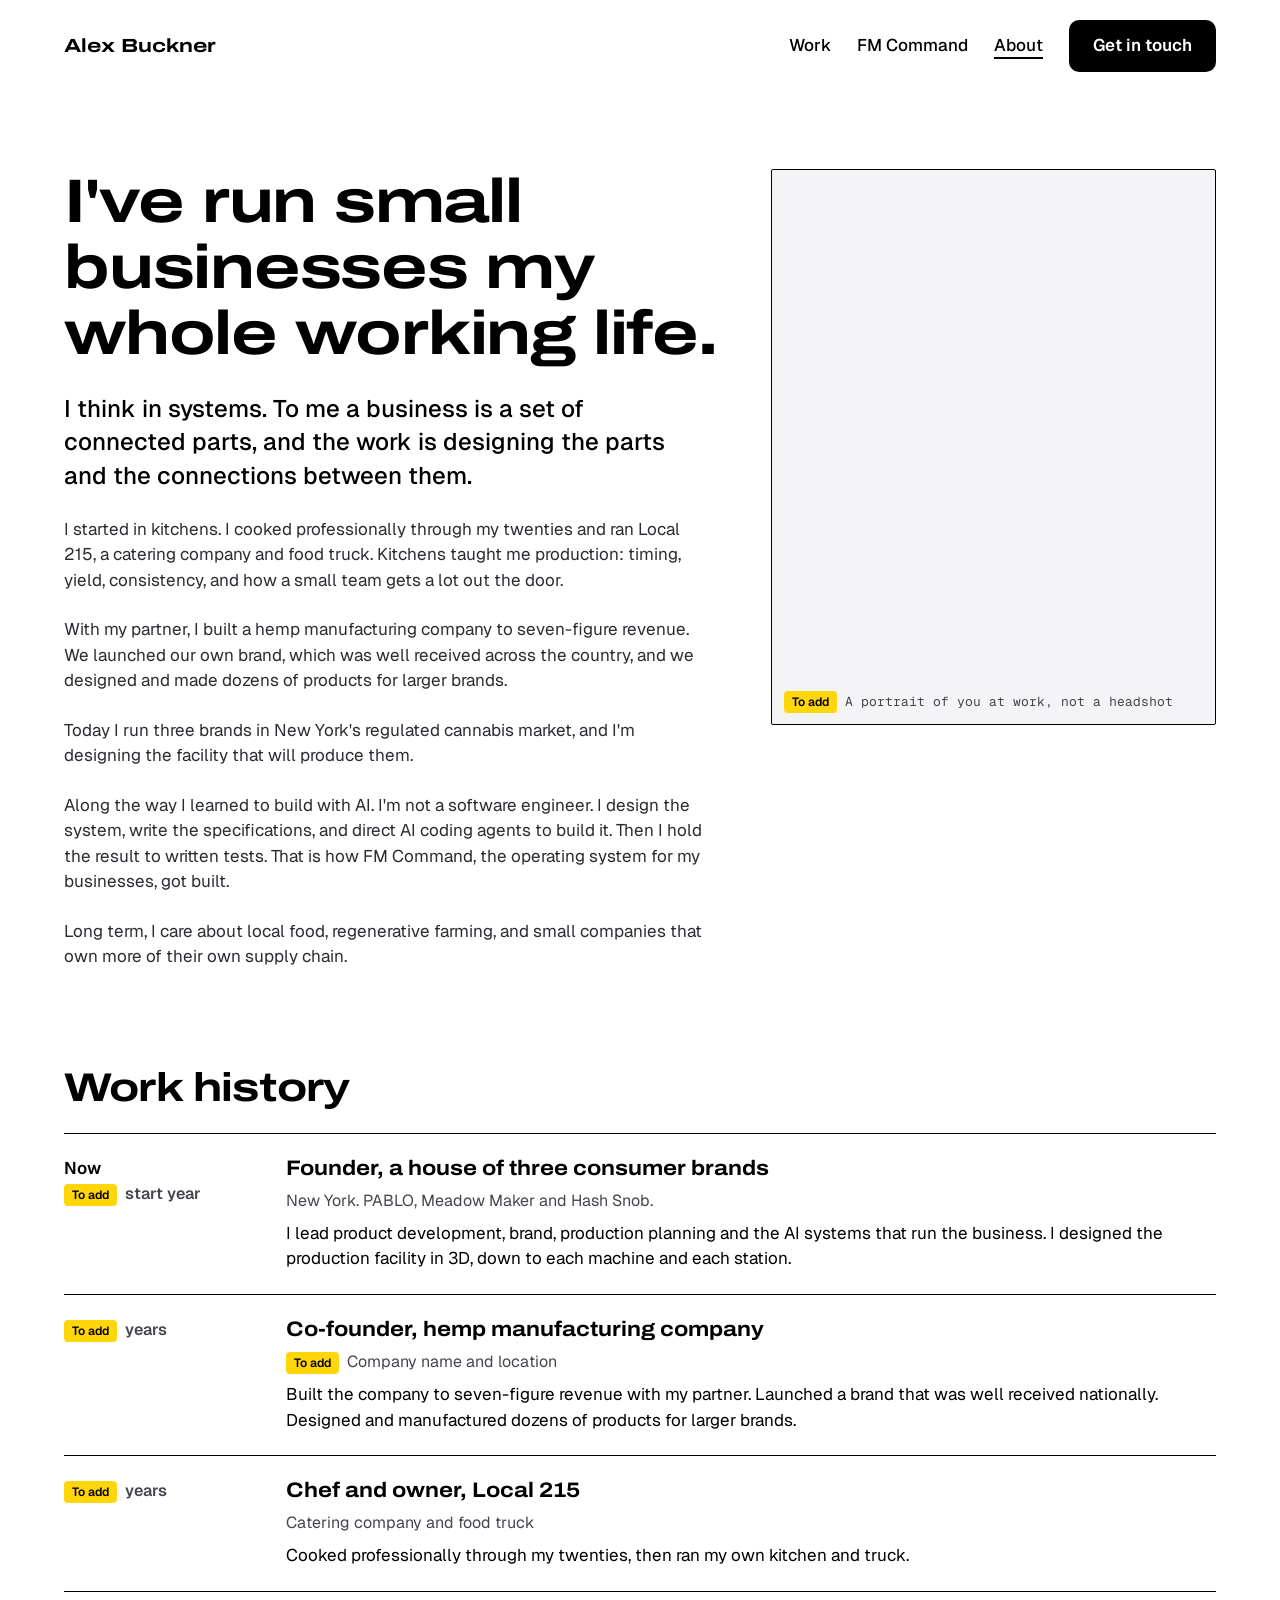
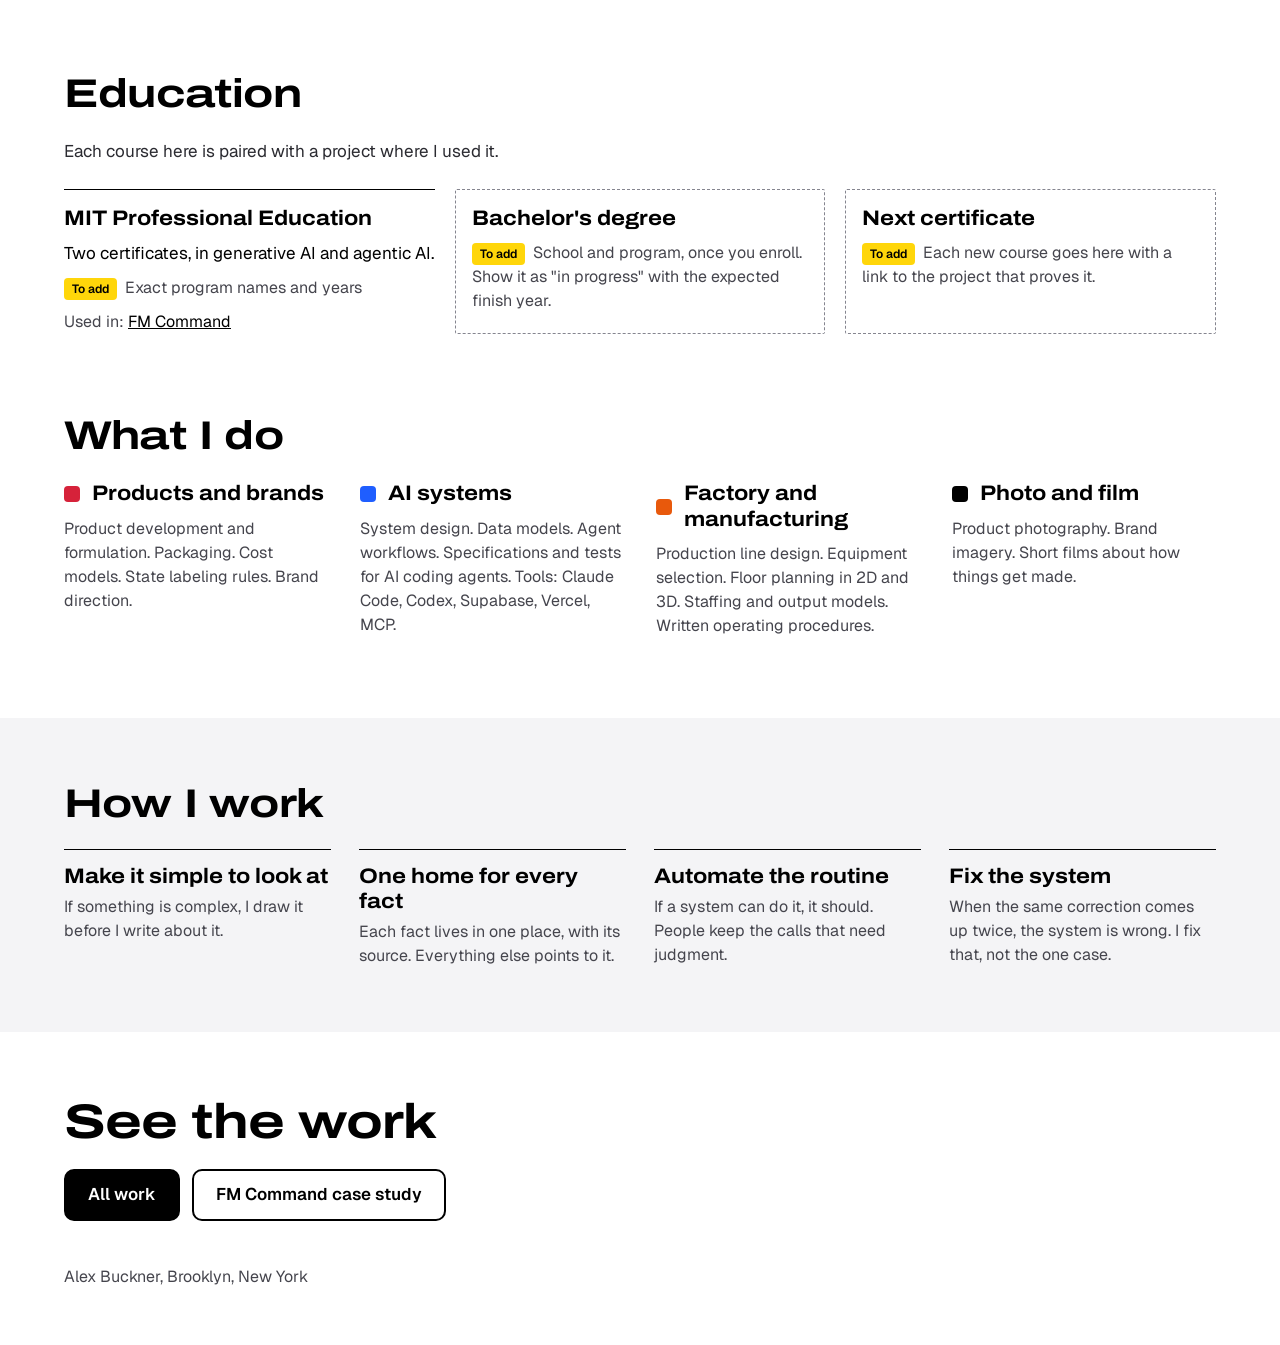
==== about.html @ 39547875 "Start the site from the design canvas: Home, About, FM Command case study, design and collaboration " ====
<!doctype html>
<html lang="en">
<head>
<meta charset="utf-8">
<meta name="viewport" content="width=device-width, initial-scale=1">
<title>About Alex Buckner</title>
<meta name="description" content="Founder-operator, former chef, builder of AI systems for physical businesses.">
<meta property="og:title" content="About Alex Buckner">
<meta property="og:description" content="Founder-operator, former chef, builder of AI systems for physical businesses.">
<link rel="preconnect" href="https://fonts.googleapis.com">
<link rel="preconnect" href="https://fonts.gstatic.com" crossorigin>
<link href="https://fonts.googleapis.com/css2?family=Archivo:wdth,wght@62..125,100..900&family=Geist:wght@100..900&family=Geist+Mono:wght@100..900&display=swap" rel="stylesheet">
<style>
@view-transition{navigation:auto}
body{margin:0}
p{margin:0}
a{color:#000}a:hover{color:#1F5EFF}
a:focus-visible{outline:3px solid #1F5EFF;outline-offset:3px}
.wrap{max-width:1200px;margin:0 auto;padding:0 clamp(20px,5vw,64px)}
.wide{font-family:'Archivo',system-ui,sans-serif;font-stretch:125%;font-weight:700;letter-spacing:-0.02em;line-height:1.08;margin:0;text-wrap:balance}
.h2{font-size:clamp(26px,3.2vw,40px)}
.h3{font-family:'Archivo',system-ui,sans-serif;margin:0;font-size:21px;font-weight:700;font-stretch:112%;line-height:1.2;display:flex;align-items:center}
.sub{color:#45454D;font-size:16px}
.row{display:flex;flex-wrap:wrap;gap:20px}
.card{flex:1 1 280px;min-width:0;box-sizing:border-box;border-top:1.5px solid #000;padding:16px 0 0;display:flex;flex-direction:column;gap:10px}
.slot{box-sizing:border-box;border:1.5px solid #000;border-radius:2px;background:#F4F4F6;display:flex;align-items:flex-end;padding:12px;font-family:'Geist Mono',ui-monospace,monospace;font-size:13px;line-height:1.45;color:#45454D}
.tag{font-family:'Geist',system-ui,sans-serif;background:#FFD60A;color:#000;font-weight:600;font-size:12px;padding:3px 8px;border-radius:4px;margin-right:8px;white-space:nowrap}
.key{flex:none;width:16px;height:16px;border-radius:4px;margin-right:12px}
.nav{display:inline-flex;align-items:center;min-height:44px;text-decoration:none;font-weight:500}
.btn{display:inline-flex;align-items:center;min-height:48px;padding:0 22px;border-radius:10px;background:#000;color:#fff;font-weight:600;text-decoration:none;border:2px solid #000;transition:transform .12s ease-out}
.btn:active{transform:scale(.97)}
.btn:hover{color:#fff;background:#1F5EFF;border-color:#1F5EFF}
.job{display:flex;flex-wrap:wrap;gap:8px 32px;border-top:1.5px solid #000;padding:22px 0}
.when{flex:0 0 190px;font-weight:600}
.what{flex:1 1 420px;min-width:0;display:flex;flex-direction:column;gap:8px}
</style>
</head>
<body>
<div style="font-family: 'Geist', system-ui, sans-serif; font-size: 17px; line-height: 1.5; color: #000; background: #fff">

<header class="wrap" style="display: flex; flex-wrap: wrap; align-items: center; justify-content: space-between; gap: 8px 24px; padding-top: 20px; padding-bottom: 20px">
<a href="index.html" class="nav" style="font-family: 'Archivo', system-ui, sans-serif; font-stretch: 125%; font-weight: 700; font-size: 19px">Alex Buckner</a>
<nav aria-label="Main" style="display: flex; flex-wrap: wrap; align-items: center; gap: 6px 26px">
<a href="index.html" class="nav">Work</a>
<a href="fm-command.html" class="nav">FM Command</a>
<a href="about.html" class="nav" aria-current="page" style="text-decoration: underline; text-underline-offset: 6px; text-decoration-thickness: 2px">About</a>
<a href="index.html" class="btn">Get in touch</a>
</nav>
</header>

<section class="wrap" style="padding-top: clamp(32px, 6vw, 80px); padding-bottom: 56px; display: flex; flex-wrap: wrap; gap: 40px; align-items: flex-start">
<div style="flex: 1.5 1 420px; min-width: 0; display: flex; flex-direction: column; gap: 24px">
<h1 class="wide" style="font-size: clamp(32px, 4.8vw, 64px)">I've run small businesses my whole working life.</h1>
<p style="font-size: clamp(19px, 1.9vw, 24px); line-height: 1.4; font-weight: 500; max-width: 640px">I think in systems. To me a business is a set of connected parts, and the work is designing the parts and the connections between them.</p>
<p style="max-width: 640px; color: #2B2B31">I started in kitchens. I cooked professionally through my twenties and ran Local 215, a catering company and food truck. Kitchens taught me production: timing, yield, consistency, and how a small team gets a lot out the door.</p>
<p style="max-width: 640px; color: #2B2B31">With my partner, I built a hemp manufacturing company to seven-figure revenue. We launched our own brand, which was well received across the country, and we designed and made dozens of products for larger brands.</p>
<p style="max-width: 640px; color: #2B2B31">Today I run three brands in New York's regulated cannabis market, and I'm designing the facility that will produce them.</p>
<p style="max-width: 640px; color: #2B2B31">Along the way I learned to build with AI. I'm not a software engineer. I design the system, write the specifications, and direct AI coding agents to build it. Then I hold the result to written tests. That is how FM Command, the operating system for my businesses, got built.</p>
<p style="max-width: 640px; color: #2B2B31">Long term, I care about local food, regenerative farming, and small companies that own more of their own supply chain.</p>
</div>
<div class="slot" style="flex: 1 1 280px; min-width: 0; aspect-ratio: 4 / 5"><span><span class="tag">To add</span>A portrait of you at work, not a headshot</span></div>
</section>

<section class="wrap" style="padding-top: 40px; padding-bottom: 40px">
<h2 class="wide h2" style="margin-bottom: 24px">Work history</h2>
<div class="job">
<p class="when">Now<br><span class="tag">To add</span><span class="sub">start year</span></p>
<div class="what">
<h3 class="h3">Founder, a house of three consumer brands</h3>
<p class="sub">New York. PABLO, Meadow Maker and Hash Snob.</p>
<p>I lead product development, brand, production planning and the AI systems that run the business. I designed the production facility in 3D, down to each machine and each station.</p>
</div>
</div>
<div class="job">
<p class="when"><span class="tag">To add</span><span class="sub">years</span></p>
<div class="what">
<h3 class="h3">Co-founder, hemp manufacturing company</h3>
<p class="sub"><span class="tag">To add</span>Company name and location</p>
<p>Built the company to seven-figure revenue with my partner. Launched a brand that was well received nationally. Designed and manufactured dozens of products for larger brands.</p>
</div>
</div>
<div class="job" style="border-bottom: 1.5px solid #000">
<p class="when"><span class="tag">To add</span><span class="sub">years</span></p>
<div class="what">
<h3 class="h3">Chef and owner, Local 215</h3>
<p class="sub">Catering company and food truck</p>
<p>Cooked professionally through my twenties, then ran my own kitchen and truck.</p>
</div>
</div>
</section>

<section class="wrap" style="padding-top: 40px; padding-bottom: 40px; display: flex; flex-direction: column; gap: 24px">
<h2 class="wide h2">Education</h2>
<p style="max-width: 680px; color: #2B2B31">Each course here is paired with a project where I used it.</p>
<div class="row">
<article class="card">
<h3 class="h3">MIT Professional Education</h3>
<p>Two certificates, in generative AI and agentic AI.</p>
<p class="sub"><span class="tag">To add</span>Exact program names and years</p>
<p class="sub">Used in: <a href="fm-command.html">FM Command</a></p>
</article>
<article class="card" style="border: 1.5px dashed #85858F; border-radius: 2px; padding: 16px">
<h3 class="h3">Bachelor's degree</h3>
<p class="sub"><span class="tag">To add</span>School and program, once you enroll. Show it as "in progress" with the expected finish year.</p>
</article>
<article class="card" style="border: 1.5px dashed #85858F; border-radius: 2px; padding: 16px">
<h3 class="h3">Next certificate</h3>
<p class="sub"><span class="tag">To add</span>Each new course goes here with a link to the project that proves it.</p>
</article>
</div>
</section>

<section class="wrap" style="padding-top: 40px; padding-bottom: 40px; display: flex; flex-direction: column; gap: 24px">
<h2 class="wide h2">What I do</h2>
<div class="row" style="gap: 32px">
<div style="flex: 1 1 230px; min-width: 0; display: flex; flex-direction: column; gap: 10px">
<h3 class="h3"><span class="key" style="background: #D6223A" aria-hidden="true"></span>Products and brands</h3>
<p class="sub">Product development and formulation. Packaging. Cost models. State labeling rules. Brand direction.</p>
</div>
<div style="flex: 1 1 230px; min-width: 0; display: flex; flex-direction: column; gap: 10px">
<h3 class="h3"><span class="key" style="background: #1F5EFF" aria-hidden="true"></span>AI systems</h3>
<p class="sub">System design. Data models. Agent workflows. Specifications and tests for AI coding agents. Tools: Claude Code, Codex, Supabase, Vercel, MCP.</p>
</div>
<div style="flex: 1 1 230px; min-width: 0; display: flex; flex-direction: column; gap: 10px">
<h3 class="h3"><span class="key" style="background: #E8590C" aria-hidden="true"></span>Factory and manufacturing</h3>
<p class="sub">Production line design. Equipment selection. Floor planning in 2D and 3D. Staffing and output models. Written operating procedures.</p>
</div>
<div style="flex: 1 1 230px; min-width: 0; display: flex; flex-direction: column; gap: 10px">
<h3 class="h3"><span class="key" style="background: #000" aria-hidden="true"></span>Photo and film</h3>
<p class="sub">Product photography. Brand imagery. Short films about how things get made.</p>
</div>
</div>
</section>

<section style="background: #F4F4F6; margin-top: 40px">
<div class="wrap" style="padding-top: 64px; padding-bottom: 64px; display: flex; flex-direction: column; gap: 24px">
<h2 class="wide h2">How I work</h2>
<div class="row" style="gap: 28px">
<div style="flex: 1 1 240px; min-width: 0; border-top: 1.5px solid #000; padding-top: 14px; display: flex; flex-direction: column; gap: 6px">
<h3 class="h3">Make it simple to look at</h3>
<p class="sub">If something is complex, I draw it before I write about it.</p>
</div>
<div style="flex: 1 1 240px; min-width: 0; border-top: 1.5px solid #000; padding-top: 14px; display: flex; flex-direction: column; gap: 6px">
<h3 class="h3">One home for every fact</h3>
<p class="sub">Each fact lives in one place, with its source. Everything else points to it.</p>
</div>
<div style="flex: 1 1 240px; min-width: 0; border-top: 1.5px solid #000; padding-top: 14px; display: flex; flex-direction: column; gap: 6px">
<h3 class="h3">Automate the routine</h3>
<p class="sub">If a system can do it, it should. People keep the calls that need judgment.</p>
</div>
<div style="flex: 1 1 240px; min-width: 0; border-top: 1.5px solid #000; padding-top: 14px; display: flex; flex-direction: column; gap: 6px">
<h3 class="h3">Fix the system</h3>
<p class="sub">When the same correction comes up twice, the system is wrong. I fix that, not the one case.</p>
</div>
</div>
</div>
</section>

<footer class="wrap" style="padding-top: 64px; padding-bottom: 56px; display: flex; flex-direction: column; gap: 20px; align-items: flex-start">
<h2 class="wide" style="font-size: clamp(28px, 3.8vw, 52px)">See the work</h2>
<div class="row" style="gap: 12px">
<a href="index.html" class="btn">All work</a>
<a href="fm-command.html" class="btn" style="background: #fff; color: #000">FM Command case study</a>
</div>
<p class="sub" style="margin-top: 24px">Alex Buckner, Brooklyn, New York</p>
</footer>

</div>
</body>
</html>
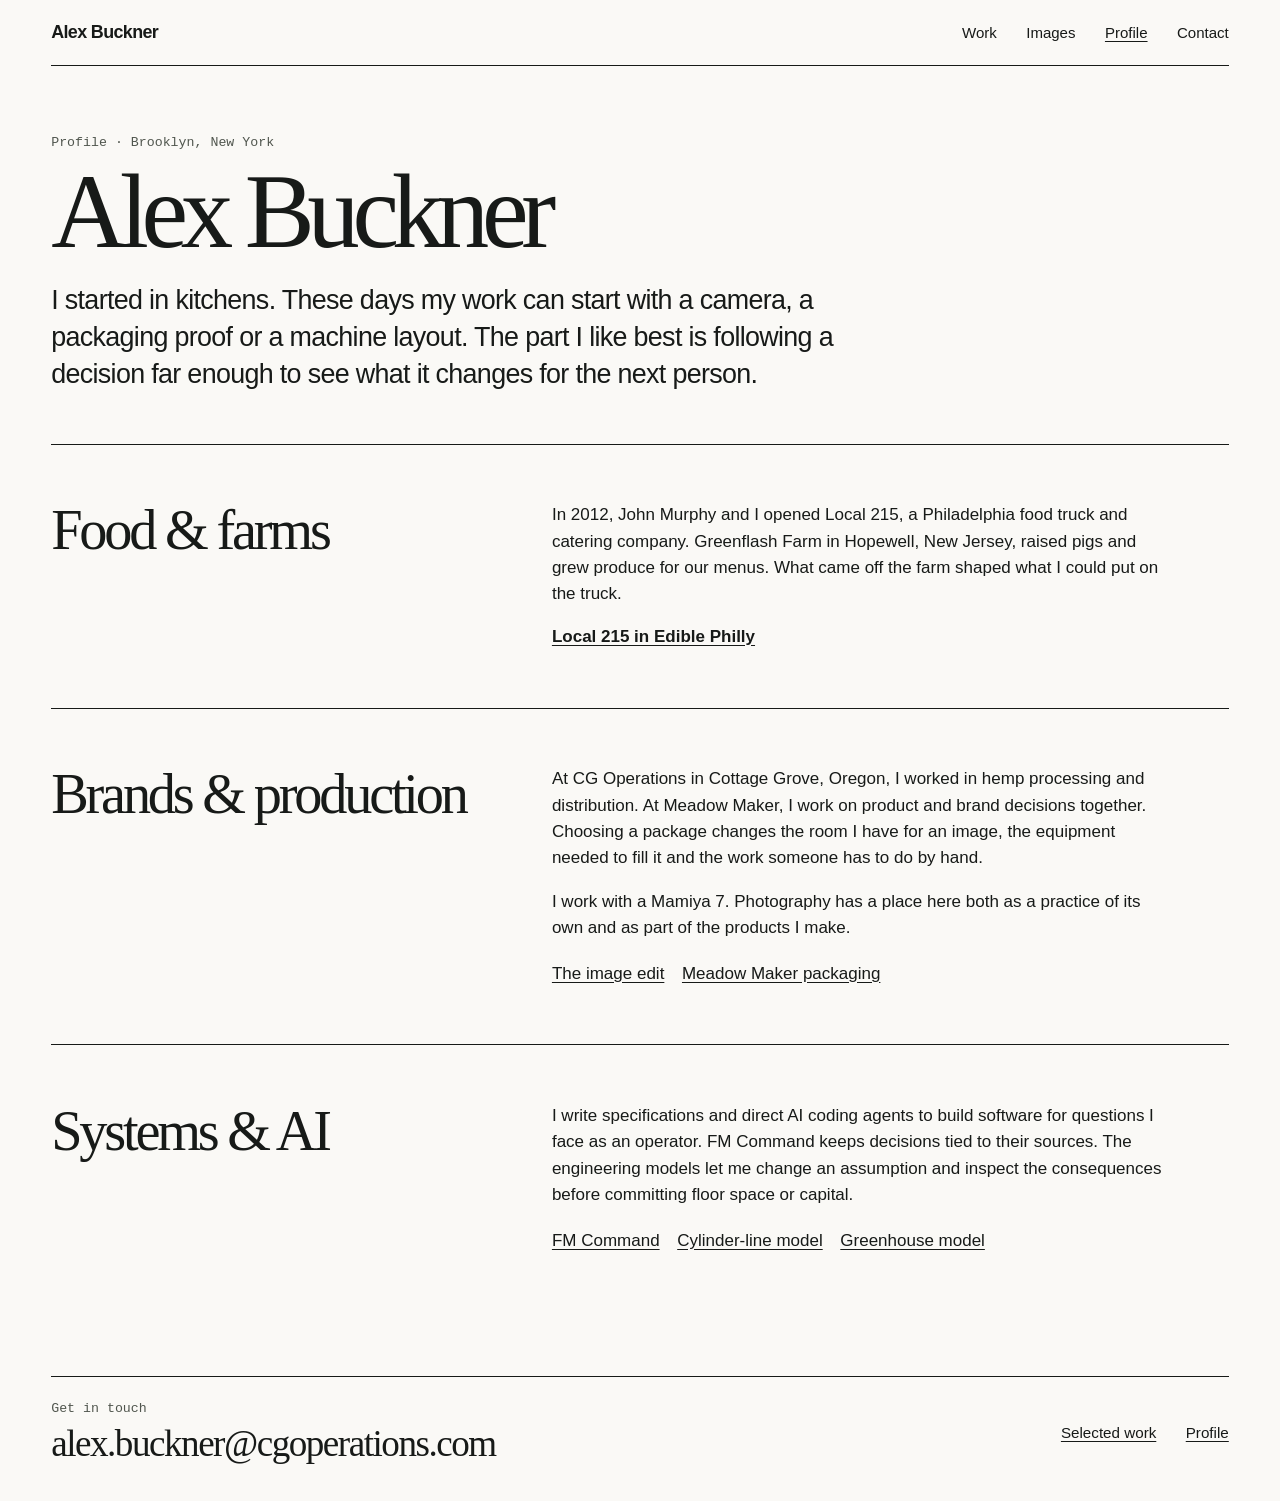
==== commit 52ac8096: "Build Alex Buckner’s personal portfolio around the work" ====
--- a/about.html
+++ b/about.html
@@ -2,169 +2,39 @@
 <html lang="en">
 <head>
 <meta charset="utf-8">
-<meta name="viewport" content="width=device-width, initial-scale=1">
-<title>About Alex Buckner</title>
-<meta name="description" content="Founder-operator, former chef, builder of AI systems for physical businesses.">
-<meta property="og:title" content="About Alex Buckner">
-<meta property="og:description" content="Founder-operator, former chef, builder of AI systems for physical businesses.">
-<link rel="preconnect" href="https://fonts.googleapis.com">
-<link rel="preconnect" href="https://fonts.gstatic.com" crossorigin>
-<link href="https://fonts.googleapis.com/css2?family=Archivo:wdth,wght@62..125,100..900&family=Geist:wght@100..900&family=Geist+Mono:wght@100..900&display=swap" rel="stylesheet">
-<style>
-@view-transition{navigation:auto}
-body{margin:0}
-p{margin:0}
-a{color:#000}a:hover{color:#1F5EFF}
-a:focus-visible{outline:3px solid #1F5EFF;outline-offset:3px}
-.wrap{max-width:1200px;margin:0 auto;padding:0 clamp(20px,5vw,64px)}
-.wide{font-family:'Archivo',system-ui,sans-serif;font-stretch:125%;font-weight:700;letter-spacing:-0.02em;line-height:1.08;margin:0;text-wrap:balance}
-.h2{font-size:clamp(26px,3.2vw,40px)}
-.h3{font-family:'Archivo',system-ui,sans-serif;margin:0;font-size:21px;font-weight:700;font-stretch:112%;line-height:1.2;display:flex;align-items:center}
-.sub{color:#45454D;font-size:16px}
-.row{display:flex;flex-wrap:wrap;gap:20px}
-.card{flex:1 1 280px;min-width:0;box-sizing:border-box;border-top:1.5px solid #000;padding:16px 0 0;display:flex;flex-direction:column;gap:10px}
-.slot{box-sizing:border-box;border:1.5px solid #000;border-radius:2px;background:#F4F4F6;display:flex;align-items:flex-end;padding:12px;font-family:'Geist Mono',ui-monospace,monospace;font-size:13px;line-height:1.45;color:#45454D}
-.tag{font-family:'Geist',system-ui,sans-serif;background:#FFD60A;color:#000;font-weight:600;font-size:12px;padding:3px 8px;border-radius:4px;margin-right:8px;white-space:nowrap}
-.key{flex:none;width:16px;height:16px;border-radius:4px;margin-right:12px}
-.nav{display:inline-flex;align-items:center;min-height:44px;text-decoration:none;font-weight:500}
-.btn{display:inline-flex;align-items:center;min-height:48px;padding:0 22px;border-radius:10px;background:#000;color:#fff;font-weight:600;text-decoration:none;border:2px solid #000;transition:transform .12s ease-out}
-.btn:active{transform:scale(.97)}
-.btn:hover{color:#fff;background:#1F5EFF;border-color:#1F5EFF}
-.job{display:flex;flex-wrap:wrap;gap:8px 32px;border-top:1.5px solid #000;padding:22px 0}
-.when{flex:0 0 190px;font-weight:600}
-.what{flex:1 1 420px;min-width:0;display:flex;flex-direction:column;gap:8px}
-</style>
-</head>
-<body>
-<div style="font-family: 'Geist', system-ui, sans-serif; font-size: 17px; line-height: 1.5; color: #000; background: #fff">
-
-<header class="wrap" style="display: flex; flex-wrap: wrap; align-items: center; justify-content: space-between; gap: 8px 24px; padding-top: 20px; padding-bottom: 20px">
-<a href="index.html" class="nav" style="font-family: 'Archivo', system-ui, sans-serif; font-stretch: 125%; font-weight: 700; font-size: 19px">Alex Buckner</a>
-<nav aria-label="Main" style="display: flex; flex-wrap: wrap; align-items: center; gap: 6px 26px">
-<a href="index.html" class="nav">Work</a>
-<a href="fm-command.html" class="nav">FM Command</a>
-<a href="about.html" class="nav" aria-current="page" style="text-decoration: underline; text-underline-offset: 6px; text-decoration-thickness: 2px">About</a>
-<a href="index.html" class="btn">Get in touch</a>
-</nav>
-</header>
-
-<section class="wrap" style="padding-top: clamp(32px, 6vw, 80px); padding-bottom: 56px; display: flex; flex-wrap: wrap; gap: 40px; align-items: flex-start">
-<div style="flex: 1.5 1 420px; min-width: 0; display: flex; flex-direction: column; gap: 24px">
-<h1 class="wide" style="font-size: clamp(32px, 4.8vw, 64px)">I've run small businesses my whole working life.</h1>
-<p style="font-size: clamp(19px, 1.9vw, 24px); line-height: 1.4; font-weight: 500; max-width: 640px">I think in systems. To me a business is a set of connected parts, and the work is designing the parts and the connections between them.</p>
-<p style="max-width: 640px; color: #2B2B31">I started in kitchens. I cooked professionally through my twenties and ran Local 215, a catering company and food truck. Kitchens taught me production: timing, yield, consistency, and how a small team gets a lot out the door.</p>
-<p style="max-width: 640px; color: #2B2B31">With my partner, I built a hemp manufacturing company to seven-figure revenue. We launched our own brand, which was well received across the country, and we designed and made dozens of products for larger brands.</p>
-<p style="max-width: 640px; color: #2B2B31">Today I run three brands in New York's regulated cannabis market, and I'm designing the facility that will produce them.</p>
-<p style="max-width: 640px; color: #2B2B31">Along the way I learned to build with AI. I'm not a software engineer. I design the system, write the specifications, and direct AI coding agents to build it. Then I hold the result to written tests. That is how FM Command, the operating system for my businesses, got built.</p>
-<p style="max-width: 640px; color: #2B2B31">Long term, I care about local food, regenerative farming, and small companies that own more of their own supply chain.</p>
-</div>
-<div class="slot" style="flex: 1 1 280px; min-width: 0; aspect-ratio: 4 / 5"><span><span class="tag">To add</span>A portrait of you at work, not a headshot</span></div>
-</section>
-
-<section class="wrap" style="padding-top: 40px; padding-bottom: 40px">
-<h2 class="wide h2" style="margin-bottom: 24px">Work history</h2>
-<div class="job">
-<p class="when">Now<br><span class="tag">To add</span><span class="sub">start year</span></p>
-<div class="what">
-<h3 class="h3">Founder, a house of three consumer brands</h3>
-<p class="sub">New York. PABLO, Meadow Maker and Hash Snob.</p>
-<p>I lead product development, brand, production planning and the AI systems that run the business. I designed the production facility in 3D, down to each machine and each station.</p>
-</div>
-</div>
-<div class="job">
-<p class="when"><span class="tag">To add</span><span class="sub">years</span></p>
-<div class="what">
-<h3 class="h3">Co-founder, hemp manufacturing company</h3>
-<p class="sub"><span class="tag">To add</span>Company name and location</p>
-<p>Built the company to seven-figure revenue with my partner. Launched a brand that was well received nationally. Designed and manufactured dozens of products for larger brands.</p>
-</div>
-</div>
-<div class="job" style="border-bottom: 1.5px solid #000">
-<p class="when"><span class="tag">To add</span><span class="sub">years</span></p>
-<div class="what">
-<h3 class="h3">Chef and owner, Local 215</h3>
-<p class="sub">Catering company and food truck</p>
-<p>Cooked professionally through my twenties, then ran my own kitchen and truck.</p>
-</div>
-</div>
-</section>
-
-<section class="wrap" style="padding-top: 40px; padding-bottom: 40px; display: flex; flex-direction: column; gap: 24px">
-<h2 class="wide h2">Education</h2>
-<p style="max-width: 680px; color: #2B2B31">Each course here is paired with a project where I used it.</p>
-<div class="row">
-<article class="card">
-<h3 class="h3">MIT Professional Education</h3>
-<p>Two certificates, in generative AI and agentic AI.</p>
-<p class="sub"><span class="tag">To add</span>Exact program names and years</p>
-<p class="sub">Used in: <a href="fm-command.html">FM Command</a></p>
-</article>
-<article class="card" style="border: 1.5px dashed #85858F; border-radius: 2px; padding: 16px">
-<h3 class="h3">Bachelor's degree</h3>
-<p class="sub"><span class="tag">To add</span>School and program, once you enroll. Show it as "in progress" with the expected finish year.</p>
-</article>
-<article class="card" style="border: 1.5px dashed #85858F; border-radius: 2px; padding: 16px">
-<h3 class="h3">Next certificate</h3>
-<p class="sub"><span class="tag">To add</span>Each new course goes here with a link to the project that proves it.</p>
-</article>
-</div>
-</section>
-
-<section class="wrap" style="padding-top: 40px; padding-bottom: 40px; display: flex; flex-direction: column; gap: 24px">
-<h2 class="wide h2">What I do</h2>
-<div class="row" style="gap: 32px">
-<div style="flex: 1 1 230px; min-width: 0; display: flex; flex-direction: column; gap: 10px">
-<h3 class="h3"><span class="key" style="background: #D6223A" aria-hidden="true"></span>Products and brands</h3>
-<p class="sub">Product development and formulation. Packaging. Cost models. State labeling rules. Brand direction.</p>
-</div>
-<div style="flex: 1 1 230px; min-width: 0; display: flex; flex-direction: column; gap: 10px">
-<h3 class="h3"><span class="key" style="background: #1F5EFF" aria-hidden="true"></span>AI systems</h3>
-<p class="sub">System design. Data models. Agent workflows. Specifications and tests for AI coding agents. Tools: Claude Code, Codex, Supabase, Vercel, MCP.</p>
-</div>
-<div style="flex: 1 1 230px; min-width: 0; display: flex; flex-direction: column; gap: 10px">
-<h3 class="h3"><span class="key" style="background: #E8590C" aria-hidden="true"></span>Factory and manufacturing</h3>
-<p class="sub">Production line design. Equipment selection. Floor planning in 2D and 3D. Staffing and output models. Written operating procedures.</p>
-</div>
-<div style="flex: 1 1 230px; min-width: 0; display: flex; flex-direction: column; gap: 10px">
-<h3 class="h3"><span class="key" style="background: #000" aria-hidden="true"></span>Photo and film</h3>
-<p class="sub">Product photography. Brand imagery. Short films about how things get made.</p>
-</div>
-</div>
-</section>
-
-<section style="background: #F4F4F6; margin-top: 40px">
-<div class="wrap" style="padding-top: 64px; padding-bottom: 64px; display: flex; flex-direction: column; gap: 24px">
-<h2 class="wide h2">How I work</h2>
-<div class="row" style="gap: 28px">
-<div style="flex: 1 1 240px; min-width: 0; border-top: 1.5px solid #000; padding-top: 14px; display: flex; flex-direction: column; gap: 6px">
-<h3 class="h3">Make it simple to look at</h3>
-<p class="sub">If something is complex, I draw it before I write about it.</p>
-</div>
-<div style="flex: 1 1 240px; min-width: 0; border-top: 1.5px solid #000; padding-top: 14px; display: flex; flex-direction: column; gap: 6px">
-<h3 class="h3">One home for every fact</h3>
-<p class="sub">Each fact lives in one place, with its source. Everything else points to it.</p>
-</div>
-<div style="flex: 1 1 240px; min-width: 0; border-top: 1.5px solid #000; padding-top: 14px; display: flex; flex-direction: column; gap: 6px">
-<h3 class="h3">Automate the routine</h3>
-<p class="sub">If a system can do it, it should. People keep the calls that need judgment.</p>
-</div>
-<div style="flex: 1 1 240px; min-width: 0; border-top: 1.5px solid #000; padding-top: 14px; display: flex; flex-direction: column; gap: 6px">
-<h3 class="h3">Fix the system</h3>
-<p class="sub">When the same correction comes up twice, the system is wrong. I fix that, not the one case.</p>
-</div>
-</div>
-</div>
-</section>
-
-<footer class="wrap" style="padding-top: 64px; padding-bottom: 56px; display: flex; flex-direction: column; gap: 20px; align-items: flex-start">
-<h2 class="wide" style="font-size: clamp(28px, 3.8vw, 52px)">See the work</h2>
-<div class="row" style="gap: 12px">
-<a href="index.html" class="btn">All work</a>
-<a href="fm-command.html" class="btn" style="background: #fff; color: #000">FM Command case study</a>
-</div>
-<p class="sub" style="margin-top: 24px">Alex Buckner, Brooklyn, New York</p>
-</footer>
-
-</div>
-</body>
-</html>
+<meta name="viewport" content="width=device-width,initial-scale=1"><title>Profile | Alex Buckner</title>
+<meta name="description" content="Alex Buckner’s path from Philadelphia kitchens and Oregon manufacturing to consumer brands, robotics and AI-assisted software.">
+<meta property="og:title" content="Profile | Alex Buckner">
+<meta property="og:description" content="Alex Buckner’s path from Philadelphia kitchens and Oregon manufacturing to consumer brands, robotics and AI-assisted software.">
+<meta property="og:type" content="website">
+<meta property="og:image" content="https://raw.githubusercontent.com/MeadowMakerAi/alex-buckner-site/chatgpt/personal-portfolio/assets/alex-buckner-portfolio.jpg">
+<meta name="twitter:card" content="summary_large_image">
+<meta name="theme-color" content="#faf9f6">
+<link rel="stylesheet" href="portfolio.css"></head>
+<body><a class="skip" href="#main">Skip to content</a>
+<header class="nav frame"><a class="signature" href="index.html">Alex Buckner</a>
+<nav aria-label="Main"><a href="index.html#work">Work</a><a href="photographs.html">Images</a><a href="about.html" aria-current="page">Profile</a><a href="#contact">Contact</a></nav></header>
+<main id="main" tabindex="-1" class="frame">
+<header class="entry">
+<p class="kicker">Profile · Brooklyn, New York</p>
+<h1 class="project-title">Alex Buckner</h1>
+<p>I started in kitchens. These days my work can start with a camera, a packaging proof or a machine layout. The part I like best is following a decision far enough to see what it changes for the next person.</p></header>
+<section class="spread">
+<h2>Food &amp; farms</h2>
+<div class="copy-block">
+<p>In 2012, John Murphy and I opened Local 215, a Philadelphia food truck and catering company. Greenflash Farm in Hopewell, New Jersey, raised pigs and grew produce for our menus. What came off the farm shaped what I could put on the truck.</p><a class="text-link" href="https://ediblephilly.ediblecommunities.com/eat/eat-caterers-who-care/">Local 215 in Edible Philly</a></div></section>
+<section class="spread">
+<h2>Brands &amp; production</h2>
+<div class="copy-block">
+<p>At CG Operations in Cottage Grove, Oregon, I worked in hemp processing and distribution. At Meadow Maker, I work on product and brand decisions together. Choosing a package changes the room I have for an image, the equipment needed to fill it and the work someone has to do by hand.</p>
+<p>I work with a Mamiya 7. Photography has a place here both as a practice of its own and as part of the products I make.</p>
+<div class="profile-links"><a href="photographs.html">The image edit</a><a href="one-product-start-to-finish.html">Meadow Maker packaging</a></div></div></section>
+<section class="spread">
+<h2>Systems &amp; AI</h2>
+<div class="copy-block">
+<p>I write specifications and direct AI coding agents to build software for questions I face as an operator. FM Command keeps decisions tied to their sources. The engineering models let me change an assumption and inspect the consequences before committing floor space or capital.</p>
+<div class="profile-links"><a href="fm-command.html">FM Command</a><a href="robotics.html">Cylinder-line model</a><a href="greenhouse.html">Greenhouse model</a></div></div></section></main>
+<footer class="footer frame" id="contact">
+<div>
+<p class="kicker">Get in touch</p><a class="email" href="mailto:alex.buckner@cgoperations.com">alex.buckner@cgoperations.com</a></div>
+<nav class="footlinks" aria-label="Footer"><a href="index.html#work">Selected work</a><a href="about.html">Profile</a></nav></footer></body></html>
--- a/portfolio.css
+++ b/portfolio.css
@@ -0,0 +1,592 @@
+:root {
+  --paper:#faf9f6;
+  --ink:#171a18;
+  --muted:#50564e;
+  --line:#c7cac1;
+  --accent:#81412e;
+  --display:Georgia,"Times New Roman",serif;
+  --sans:Arial,Helvetica,sans-serif;
+  --mono:"Courier New",monospace;
+}
+
+* {
+  box-sizing:border-box;
+}
+
+html {
+  scroll-padding-top:1rem;
+}
+
+body {
+  margin:0;
+  background:var(--paper);
+  color:var(--ink);
+  font:1.0625rem/1.55 var(--sans);
+}
+
+h1,h2,h3,p,figure {
+  margin:0;
+}
+
+a {
+  color:inherit;
+  text-underline-offset:.2em;
+}
+
+a:hover {
+  text-decoration-thickness:2px;
+}
+
+a:focus-visible,button:focus-visible,summary:focus-visible {
+  outline:3px solid #285dc1;
+  outline-offset:4px;
+}
+
+img {
+  display:block;
+  width:100%;
+  height:auto;
+}
+
+.frame {
+  width:min(100% - clamp(36px,8vw,128px),1480px);
+  margin-inline:auto;
+}
+
+.nav {
+  display:flex;
+  justify-content:space-between;
+  align-items:center;
+  gap:12px;
+  border-bottom:1px solid var(--ink);
+  min-height:66px;
+}
+
+.nav nav,.footlinks {
+  display:flex;
+  align-items:center;
+  gap:clamp(14px,2.3vw,36px);
+}
+
+.nav a {
+  display:inline-flex;
+  align-items:center;
+  min-height:44px;
+  text-decoration:none;
+  font-size:.94rem;
+}
+
+.nav a:hover,.nav a[aria-current] {
+  text-decoration:underline;
+}
+
+.nav .signature {
+  font-weight:700;
+  letter-spacing:-.035em;
+  font-size:1.12rem;
+}
+
+.skip {
+  position:absolute;
+  left:12px;
+  top:-6rem;
+  background:white;
+  padding:12px;
+  z-index:9;
+}
+
+.skip:focus {
+  top:5px;
+}
+
+.eyebrow,.kicker,.credit,.tag,.note,.location {
+  font: .83rem/1.45 var(--mono);
+  color:var(--muted);
+}
+
+.nameplate {
+  font:500 clamp(3.8rem,11.4vw,11.6rem)/.94 var(--display);
+  letter-spacing:-.084em;
+  padding:clamp(24px,3vw,55px) 0 0;
+}
+
+.leadline {
+  display:flex;
+  justify-content:space-between;
+  align-items:flex-end;
+  gap:20px;
+  padding:16px 0 clamp(24px,2.7vw,40px);
+}
+
+.leadline p:first-child {
+  max-width:55ch;
+  font-size:clamp(1.06rem,1.62vw,1.55rem);
+  line-height:1.35;
+  letter-spacing:-.018em;
+}
+
+.location {
+  white-space:nowrap;
+}
+
+.feature {
+  display:grid;
+  grid-template-columns: .95fr 1.55fr;
+  gap:clamp(12px,1.8vw,30px);
+}
+
+.tile {
+  display:block;
+  text-decoration:none;
+  min-width:0;
+}
+
+.tile .window {
+  overflow:hidden;
+  background:#dedfd9;
+}
+
+.feature .window {
+  height:clamp(260px,32vw,505px);
+}
+
+.tile img {
+  height:100%;
+  object-fit:cover;
+}
+
+.tile:hover .caption strong,.indexlink:hover strong {
+  text-decoration:underline;
+}
+
+.feature .portrait img {
+  object-position:50% 68%;
+}
+
+.feature .wide img {
+  object-position:50% 54%;
+}
+
+.caption {
+  display:flex;
+  justify-content:space-between;
+  align-items:baseline;
+  gap:10px;
+  padding-top:9px;
+}
+
+.caption strong {
+  font:normal clamp(1.3rem,2vw,2rem)/1.16 var(--display);
+  letter-spacing:-.035em;
+}
+
+.caption .tag {
+  text-align:right;
+}
+
+.directory,.spread,.brandFeature,.profile-split {
+  display:grid;
+  grid-template-columns:minmax(0,1fr) minmax(0,1.55fr);
+  gap:clamp(24px,5vw,90px);
+  border-top:1px solid var(--ink);
+  padding-block:clamp(28px,4.5vw,72px);
+}
+
+.directory {
+  margin:clamp(45px,6vw,92px) 0 0;
+}
+
+.sectionname,.spread h2,.brandFeature h2,.profile-split h2 {
+  font:normal clamp(2rem,4.4vw,4.4rem)/1 var(--display);
+  letter-spacing:-.057em;
+}
+
+.sectionname + p,.brandFeature h2 + p,.profile-split h2 + p {
+  margin-top:16px;
+  max-width:36ch;
+}
+
+.indexlink {
+  display:grid;
+  grid-template-columns:minmax(0,1fr) minmax(100px,.64fr);
+  gap:8px 16px;
+  align-items:baseline;
+  padding:17px 0;
+  border-bottom:1px solid var(--line);
+  text-decoration:none;
+}
+
+.indexlink:first-child {
+  padding-top:0;
+}
+
+.indexlink strong {
+  font:500 clamp(1.3rem,2.2vw,2.1rem)/1.2 var(--sans);
+  letter-spacing:-.045em;
+}
+
+.indexlink .tag {
+  text-align:right;
+}
+
+.brandFeature {
+  align-items:center;
+}
+
+.brandFeature .proof {
+  background:#ebe9e0;
+  padding:clamp(12px,2.5vw,44px);
+}
+
+.text-link {
+  display:inline-block;
+  margin-top:1rem;
+  font-weight:600;
+}
+
+.footer {
+  margin-top:clamp(36px,5vw,78px);
+  border-top:1px solid var(--ink);
+  padding:22px 0 34px;
+  display:flex;
+  align-items:center;
+  justify-content:space-between;
+  gap:1rem;
+  flex-wrap:wrap;
+}
+
+.footer a {
+  display:inline-flex;
+  min-height:44px;
+  align-items:center;
+}
+
+.footer .email {
+  font:normal clamp(1.15rem,2.9vw,2.6rem)/1.1 var(--display);
+  letter-spacing:-.04em;
+  text-decoration:none;
+}
+
+.footer .email:hover {
+  text-decoration:underline;
+}
+
+.footer p {
+  margin-bottom:5px;
+}
+
+.footlinks {
+  font-size:.95rem;
+}
+
+.entry {
+  padding:clamp(36px,5.2vw,86px) 0 clamp(28px,4vw,64px);
+  max-width:1080px;
+}
+
+.entry .kicker {
+  margin-bottom:.65rem;
+}
+
+.project-title {
+  font:normal clamp(3rem,8.2vw,8.1rem)/.96 var(--display);
+  letter-spacing:-.07em;
+}
+
+.entry>p:last-child:not(.kicker) {
+  font:normal clamp(1.16rem,2.1vw,1.9rem)/1.37 var(--sans);
+  letter-spacing:-.025em;
+  max-width:54ch;
+  margin-top:1.2rem;
+}
+
+.gallery {
+  display:grid;
+  grid-template-columns:repeat(3,minmax(0,1fr));
+  gap:clamp(26px,4vw,62px) clamp(12px,2.5vw,42px);
+}
+
+.gallery a {
+  display:block;
+  cursor:zoom-in;
+}
+
+.gallery img {
+  aspect-ratio:593/743;
+  object-fit:cover;
+}
+
+.credit {
+  margin-top:9px;
+}
+
+.gallery-note {
+  margin:2rem 0;
+}
+
+.viewer {
+  border:0;
+  padding:0;
+  background:var(--paper);
+  color:var(--ink);
+  width:min(640px,94vw);
+  max-height:94dvh;
+}
+
+.viewer::backdrop {
+  background:#121512e8;
+}
+
+.viewer figure {
+  padding:12px;
+}
+
+.viewer img {
+  object-fit:contain;
+  width:100%;
+  height:min(70vh,800px);
+}
+
+.viewer figcaption {
+  padding:10px 0 0;
+}
+
+.viewcontrols {
+  display:flex;
+  gap:8px;
+  padding:10px 12px 0;
+}
+
+.viewcontrols button {
+  min-height:44px;
+  padding:0 15px;
+  background:transparent;
+  border:1px solid var(--line);
+  font:inherit;
+  cursor:pointer;
+  color:var(--ink);
+}
+
+.viewcontrols button:last-child {
+  margin-left:auto;
+}
+
+.panorama img {
+  max-height:640px;
+  object-fit:contain;
+  background:#191d1d;
+}
+
+.panorama {
+  margin-bottom:clamp(30px,5vw,75px);
+}
+
+.copy-block {
+  max-width:65ch;
+}
+
+.copy-block p+p,.demo-row p {
+  margin-top:1em;
+}
+
+.detailgrid {
+  display:grid;
+  grid-template-columns:1fr 1fr;
+  gap:clamp(16px,3vw,44px);
+  margin-bottom:2rem;
+}
+
+.detailgrid img {
+  aspect-ratio:16/9;
+  object-fit:cover;
+}
+
+.detailgrid h3 {
+  font:normal 1.8rem/1.1 var(--display);
+  margin:.7rem 0;
+}
+
+.demo-row {
+  border-bottom:1px solid var(--line);
+  padding:10px 0;
+}
+
+.demo-row:first-child {
+  border-top:1px solid var(--line);
+}
+
+.demo-row summary {
+  cursor:pointer;
+  font-size:1.15rem;
+  font-weight:600;
+  padding:8px 0;
+}
+
+.demo-row p {
+  padding-bottom:12px;
+  margin-top:0;
+}
+
+.spread .copy-block h2 {
+  margin-bottom:1rem;
+}
+
+.profile-links {
+  margin-top:1.2rem;
+  display:flex;
+  gap:1.1rem;
+  flex-wrap:wrap;
+}
+
+.systems {
+  padding:clamp(20px,3.5vw,55px);
+  background:#23382d;
+  color:#f6f7ee;
+}
+
+.systems .kicker {
+  color:#d5e7d0;
+}
+
+.systems dl {
+  margin:1rem 0 0;
+}
+
+.systems dl div {
+  border-top:1px solid #6d8271;
+  display:grid;
+  grid-template-columns:1fr 2fr;
+  gap:1rem;
+  padding:14px 0;
+}
+
+.systems dt {
+  font-family:var(--mono);
+}
+
+.systems dd {
+  margin:0;
+}
+
+.compact {
+  max-width:69ch;
+}
+
+.compact p+p {
+  margin-top:1rem;
+}
+
+@media(max-width:840px) {
+  .feature {
+    grid-template-columns:1fr 1.25fr;
+  }
+  .feature .window {
+    height:clamp(240px,35vw,350px);
+  }
+  .caption {
+    display:block;
+  }
+  .caption .tag {
+    display:block;
+    text-align:left;
+    margin-top:3px;
+  }
+  .directory,.spread,.profile-split,.brandFeature {
+    grid-template-columns:.83fr 1.17fr;
+  }
+  .indexlink {
+    grid-template-columns:1fr;
+  }
+  .indexlink .tag {
+    text-align:left;
+  }
+}
+
+@media(max-width:600px) {
+  .frame {
+    width:calc(100% - 36px);
+  }
+  .nav {
+    min-height:53px;
+  }
+  .nav nav {
+    gap:14px;
+  }
+  .nav a {
+    font-size:.875rem;
+  }
+  .nav .signature {
+    font-size:1rem;
+  }
+  .location {
+    display:none;
+  }
+  .nameplate {
+    font-size:clamp(3.55rem,14vw,5.4rem);
+  }
+  .leadline {
+    padding:12px 0 22px;
+  }
+  .feature {
+    grid-template-columns:1fr 1fr;
+    gap:10px;
+  }
+  .feature .window {
+    height:clamp(170px,54vw,295px);
+  }
+  .feature .wide img {
+    object-position:57% center;
+  }
+  .caption strong {
+    font-size:1.25rem;
+  }
+  .caption .tag {
+    font-size:.76rem;
+  }
+  .directory,.spread,.profile-split,.brandFeature,.detailgrid {
+    grid-template-columns:1fr;
+  }
+  .directory {
+    margin-top:36px;
+  }
+  .gallery {
+    grid-template-columns:repeat(2,minmax(0,1fr));
+  }
+  .project-title {
+    font-size:clamp(3.1rem,12vw,4.7rem);
+  }
+  .entry {
+    padding-top:34px;
+  }
+  .indexlink {
+    grid-template-columns:minmax(0,1fr) minmax(80px,.53fr);
+  }
+  .indexlink .tag {
+    text-align:right;
+  }
+  .footer {
+    align-items:flex-start;
+  }
+  .footlinks {
+    gap:14px;
+  }
+  .gallery .credit {
+    font-size:.8rem;
+  }
+}
+
+@media(max-width:360px) {
+  .nav nav {
+    gap:9px;
+  }
+  .nav a {
+    font-size:.8rem;
+  }
+  .nav .signature {
+    font-size:.9rem;
+  }
+  .frame {
+    width:calc(100% - 28px);
+  }
+}
+
